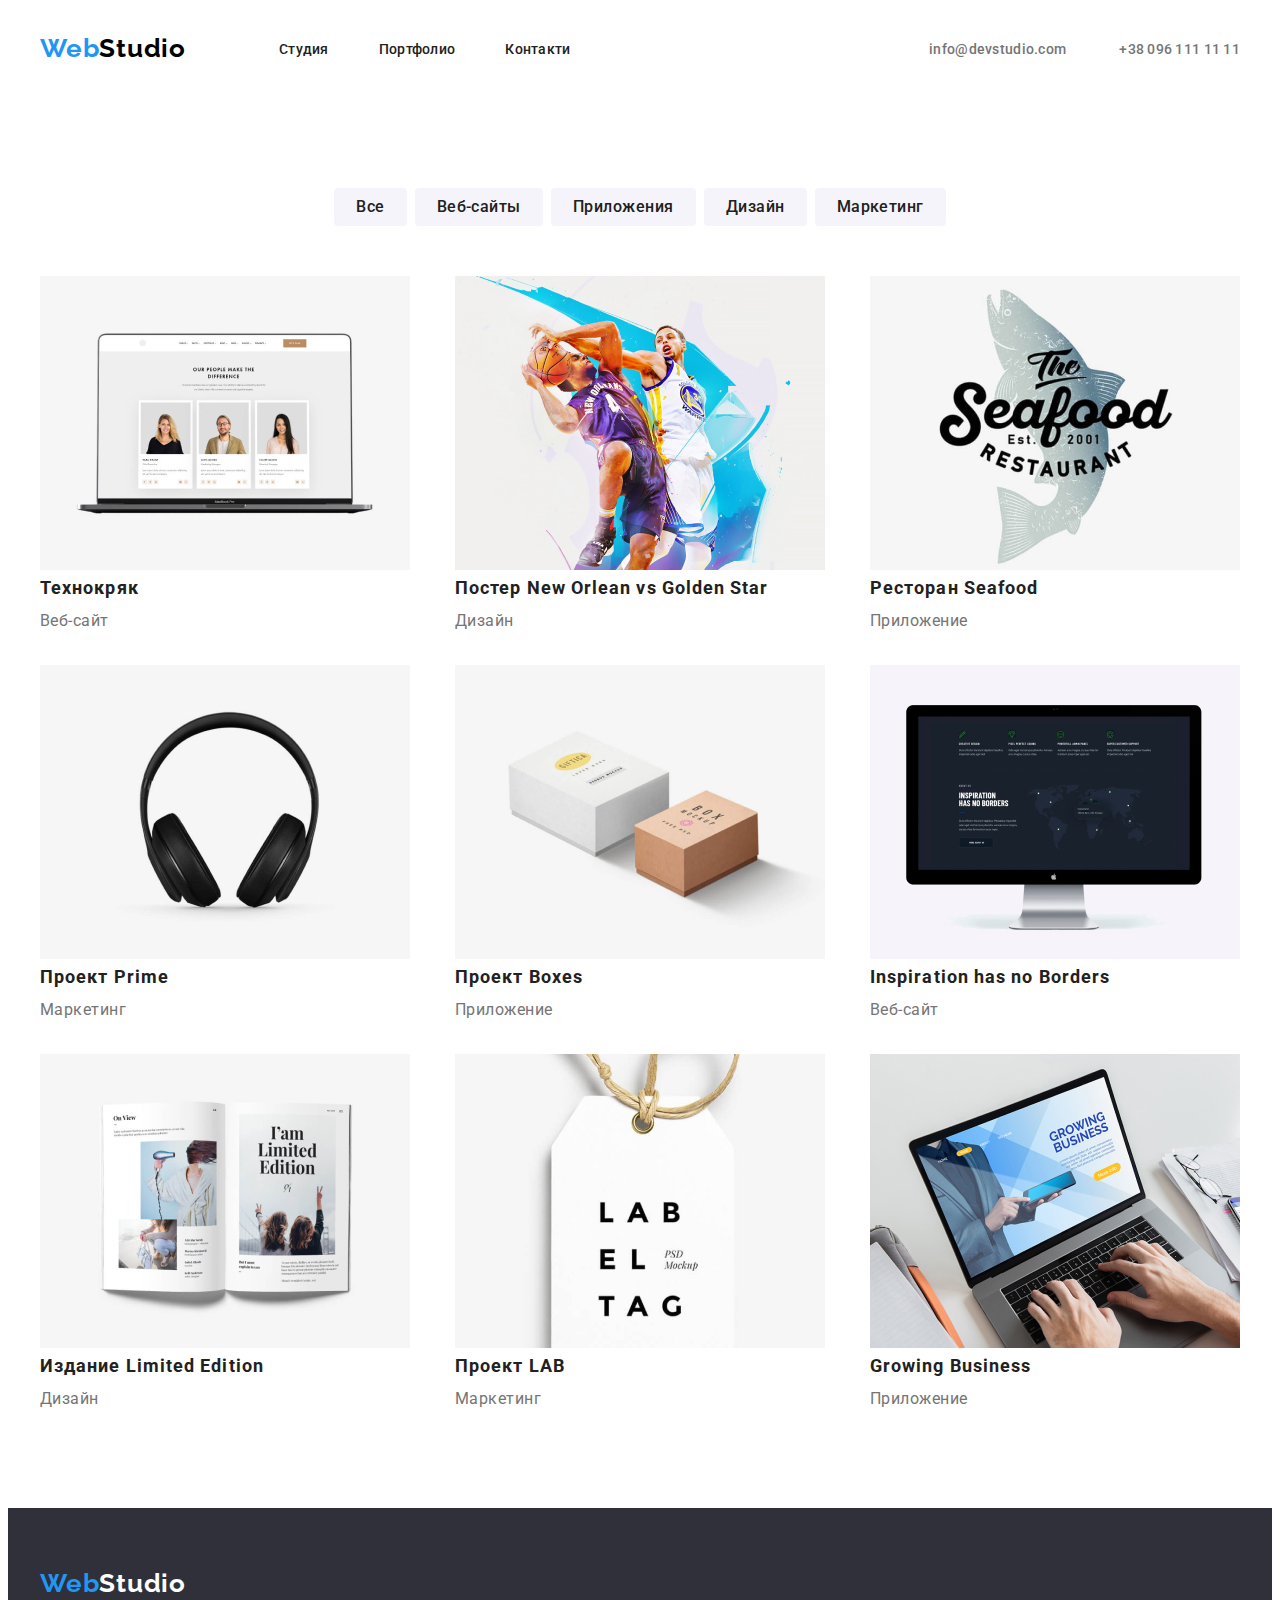
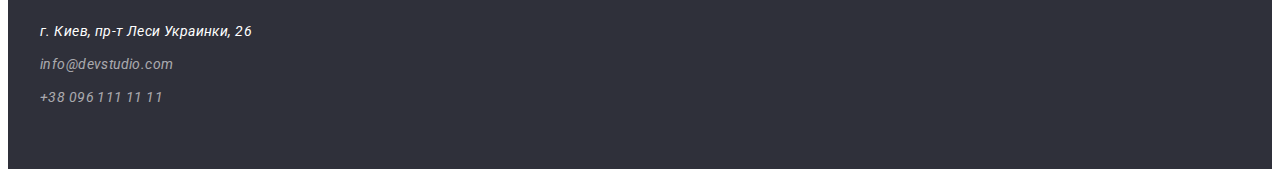
==== portfolio.html @ cb195634 "start" ====
<!DOCTYPE html>
<html lang="en">
  <head>
    <meta charset="UTF-8" />
    <meta http-equiv="X-UA-Compatible" content="IE=edge" />
    <meta name="viewport" content="width=device-width, initial-scale=1.0" />
    <link rel="preconnect" href="https://fonts.googleapis.com" />
    <link rel="preconnect" href="https://fonts.gstatic.com" crossorigin />
    <link
      href="https://fonts.googleapis.com/css2?family=Raleway:wght@700&family=Roboto:wght@400;500;700;900&display=swap"
      rel="stylesheet"
    />
    <link
      rel="stylesheet"
      href="https://cdnjs.cloudflare.com/ajax/libs/modern-normalize/1.1.0/modern-normalize.min.css"
      integrity="sha512-wpPYUAdjBVSE4KJnH1VR1HeZfpl1ub8YT/NKx4PuQ5NmX2tKuGu6U/JRp5y+Y8XG2tV+wKQpNHVUX03MfMFn9Q=="
      crossorigin="anonymous"
      referrerpolicy="no-referrer"
    />
    <link rel="stylesheet" href="./сss/style.css" />

    <title>Портфолио</title>
  </head>
  <body>
    <header class="header">
      <!--шапка-->
      <div class="container header-container">
        <a class="link logo-header" href="./">Web<span class="logo-header-txt">Studio</span></a>
        <nav class="nav">
          <ul class="header-list list">
            <li class="header-item"><a class="link header-link" href="">Студия</a></li>
            <li class="header-item">
              <a class="link header-link" href="./portfolio.html">Портфолио</a>
            </li>
            <li class="header-item"><a class="link header-link" href="">Контакти</a></li>
          </ul>
        </nav>
        <div class="header-contact">
          <a class="link contact-link" href="mailto:info@devstudio.com">info@devstudio.com</a>
          <a class="link contact-link header-tel" href="tel:+380961111111">+38 096 111 11 11</a>
        </div>
      </div>
    </header>
    <main>
      <h1 class="title-none">Наше ортфолио</h1>
      <section>
        <h2 class="title-none">Меню кнопок</h2>
        <div class="container">
          <ul class="list menu-btn-list">
            <li class="menu-btn-item"><button class="btn-portf" type="button">Все</button></li>
            <li class="menu-btn-item">
              <button class="btn-portf" type="button">Веб-сайты</button>
            </li>
            <li class="menu-btn-item">
              <button class="btn-portf" type="button">Приложения</button>
            </li>
            <li class="menu-btn-item"><button class="btn-portf" type="button">Дизайн</button></li>
            <li class="menu-btn-item">
              <button class="btn-portf" type="button">Маркетинг</button>
            </li>
          </ul>
        </div>
      </section>
      <section class="portf-section">
        <div class="container">
          <ul class="list portf-list">
            <li class="portf-item">
              <a class="link portf-link" href="">
                <img
                  class="portf-img"
                  src="./images/img2.1.jpg"
                  alt="Ноутбук с открытым сайтом"
                  width="370"
                />
                <h2 class="portf-title">Технокряк</h2>
                <p class="portf-text">Веб-сайт</p>
              </a>
            </li>
            <li class="portf-item">
              <a class="link portf-link" href="">
                <img
                  class="portf-img"
                  src="./images/img2.2.jpg"
                  alt="Постер с играющеми баскедболистами"
                  width="370"
                />
                <h2 class="portf-title">Постер New Orlean vs Golden Star</h2>
                <p class="portf-text">Дизайн</p>
              </a>
            </li>
            <li class="portf-item">
              <a class="link portf-link" href="">
                <img
                  class="portf-img"
                  src="./images/img2.3.jpg"
                  alt="Эмблема ресторана Seafood"
                  width="370"
                />
                <h2 class="portf-title">Ресторан Seafood</h2>
                <p class="portf-text">Приложение</p>
              </a>
            </li>
            <li class="portf-item">
              <a class="link portf-link" href="">
                <img class="portf-img" src="./images/img2.4.jpg" alt="Наушники" width="370" />
                <h2 class="portf-title">Проект Prime</h2>
                <p class="portf-text">Маркетинг</p>
              </a>
            </li>
            <li class="portf-item">
              <a class="link portf-link" href="">
                <img
                  class="portf-img"
                  src="./images/img2.5.jpg"
                  alt="две закрытых коробочки"
                  width="370"
                />
                <h2 class="portf-title">Проект Boxes</h2>
                <p class="portf-text">Приложение</p>
              </a>
            </li>
            <li class="portf-item">
              <a class="link portf-link" href="">
                <img
                  class="portf-img"
                  src="./images/img2.6.jpg"
                  alt="Монитор на котором открыт веб-сайт"
                  width="370"
                />
                <h2 class="portf-title">Inspiration has no Borders</h2>
                <p class="portf-text">Веб-сайт</p>
              </a>
            </li>
            <li class="portf-item">
              <a class="link portf-link" href="">
                <img class="portf-img" src="./images/img2.7.jpg" alt="Открытая книга" width="370" />
                <h2 class="portf-title">Издание Limited Edition</h2>
                <p class="portf-text">Дизайн</p>
              </a>
            </li>
            <li class="portf-item">
              <a class="link portf-link" href="">
                <img
                  class="portf-img"
                  src="./images/img2.8.jpg"
                  alt="Ярлык висящий на веревочке"
                  width="370"
                />
                <h2 class="portf-title">Проект LAB</h2>
                <p class="portf-text">Маркетинг</p>
              </a>
            </li>
            <li class="portf-item">
              <a class="link portf-link" href="">
                <img
                  class="portf-img"
                  src="./images/img2.9.jpg"
                  alt="Ноутбук на котором работает человек"
                  width="370"
                />
                <h2 class="portf-title">Growing Business</h2>
                <p class="portf-text">Приложение</p>
              </a>
            </li>
          </ul>
        </div>
      </section>
    </main>
    <footer class="footer">
      <!--Подвал-->

      <div class="container footer-section">
        <a class="link logo-footer" href="./">Web<span class="logo-footer-txt">Studio</span></a>
        <address class="footer-address">
          <ul class="list">
            <li class="footer-item">
              <a class="link footer-address" href="https://goo.gl/maps/eRhtbeqoYX9sedARA"
                >г. Киев, пр-т Леси Украинки, 26</a
              >
            </li>
            <li class="footer-item">
              <a class="link footer-contact-link" href="">info@devstudio.com</a>
            </li>
            <li class="footer-item">
              <a class="link footer-contact-link" href="tel:+380961111111">+38 096 111 11 11</a>
            </li>
          </ul>
        </address>
      </div>
    </footer>
  </body>
</html>
---- сss/style.css ----
/* Змінні старт */
:root {
    /* fonts */
    --main-font: "roboto";
    --logo-font: "Raleway";
    /* text colors */

    --black-color-txt: #000000;
    --accent-color-txt: #2196F3;
    --main-color-txt: #757575;
    --white-color-txt: #FFFFFF;
    --second-color-txt: #212121;

    /* bg colors */
    --dark-bg-color: #2F303A;
    --light-bg-color: #F5F4FA;

    /* others */
--gradient-hero: rgba(47, 48, 58, 0.4);
}


/* Змінні стоп */


body {
    font-family: var(--main-font), sans-serif;
    font-size: 14px;
    line-height: calc(24/14);
    color: #757575;
}

h1,
h2,
h3,
h4,
p {
    margin: 0;
}

img {
    display: block;
    max-width: 100%;
    height: auto;

}


/* common style start */
.container {
    max-width: 1200px;
    padding-left: 15px;
    padding-right: 15px;
    margin-left: auto;
    margin-right: auto;

    /* outline: 1px solid red; */
}

.link {
    text-decoration: none;
}

.list {
    list-style: none;
    margin: 0;
    padding: 0;
}

/* common style end */

/* logo */
.logo-header {
    font-family: var(--logo-font);
    font-style: normal;
    font-weight: 700;
    font-size: 26px;
    line-height: calc(31/26);
    letter-spacing: 0.03em;
    color: var(--accent-color-txt);
    margin-right: 93px;
    padding-top: 25px;
    padding-bottom: 25px;
    ;
}

.logo-header-txt {
    color: var(--black-color-txt);
}



/* header */


.header-link {
    font-weight: 500;
    font-size: 14px;
    line-height: calc(16/14);
    letter-spacing: 0.02em;
    color: var(--second-color-txt);
}

.header-link:hover,
.header-link:focus {
    color: var(--accent-color-txt);
    cursor: pointer;
}

.contact-link {
    font-weight: 500;
    font-size: 14px;
    line-height: calc(16/14);
    letter-spacing: 0.02em;
    color: var(--main-color-txt);
}

.contact-link:hover,
.contact-link:focus {
    color: var(--accent-color-txt);
}

.header-container {
    display: flex;
    align-items: center;

}

.header-list {
    display: flex;
    padding-left: 0;
}

.header-item:not(:last-child) {
    margin-right: 50px;
}

.header-contact {
    margin-left: auto;
}

.header-tel {
    margin-left: 50px;
}

/* hero */
.hero-section {
   background-image: linear-gradient(var(--gradient-hero), var(--gradient-hero)),
   url("../images/hero-bg.png")
}



.hero {
    display: flex;
    flex-direction: column;
    align-items: center;
    padding-top: 200px;
    padding-bottom: 200px;

}

.hero-title {
    font-weight: 900;
    font-size: 44px;
    line-height: calc(60/44);
    text-align: center;
    letter-spacing: 0.06em;
    text-transform: uppercase;
    color: #FFFFFF;
    width: 696px;
    padding-bottom: 30px;
}

.hero-btn {
    font-family: inherit;
    font-weight: 700;
    font-size: 16px;
    line-height: calc(30/16);
    display: flex;
    align-items: center;
    text-align: center;
    letter-spacing: 0.06em;
    color: var(--white-color-txt);
    background-color: var(--accent-color-txt);
    box-shadow: 0px 4px 4px rgba(0, 0, 0, 0.15);
    border-radius: 4px;
    cursor: pointer;
    padding: 10px 32px;
    border: none;
}

.hero-btn:hover,
.hero-btn:focus {
    background: #188CE8;
}

/* benefits section */

.title-none {
    display: none;
}

.benefits-title {
    font-weight: 700;
    font-size: 14px;
    line-height: calc(16/14);
    letter-spacing: 0.03em;
    text-transform: uppercase;
    color: var(--second-color-txt);
}

.benefits-text {
    font-weight: 400;
    font-size: 14px;
    line-height: calc(24/14);
    letter-spacing: 0.03em;
    color: var(--main-color-txt);
}

.benefits-list {
    display: flex;
    padding-top: 94px;
    padding-bottom: 94px;
    justify-content: space-between;
}

.benefits-item {
    max-width: 270px;


}

/* section work */

.work-title {
    font-weight: 700;
    font-size: 36px;
    line-height: calc(42/36);
    text-align: center;
    letter-spacing: 0.03em;
    color: var(--second-color-txt);
    padding-bottom: 50px;
}

.work-list {
    display: flex;
    justify-content: space-between;
}

.work {
    margin-bottom: 188px;
}




/* team */


.team-section {
    background-color: var(--light-bg-color);

}

.team-item {
    background: var(--white-color-txt);
    box-shadow: 0px 1px 3px rgba(0, 0, 0, 0.12), 0px 1px 1px rgba(0, 0, 0, 0.14), 0px 2px 1px rgba(0, 0, 0, 0.2);
    border-radius: 0px 0px 4px 4px;
}

.team-title {
    font-weight: 700;
    font-size: 36px;
    line-height: calc(42/36);
    text-align: center;
    letter-spacing: 0.03em;
    color: var(--second-color-txt);
    margin-top: 94px;
    margin-bottom: 50px;
}

.team-name {
    font-weight: 500;
    font-size: 16px;
    line-height: calc(19/16);
    text-align: center;
    letter-spacing: 0.03em;
    color: var(--second-color-txt);
    margin-bottom: 10px;
}



.team-text {
    font-weight: 400;
    font-size: 16px;
    line-height: calc(19/16);
    text-align: center;
    letter-spacing: 0.03em;
    color: var(--main-color-txt);
    margin-bottom: 10px;
}

.team-list {
    display: flex;
    justify-content: space-between;
    padding-bottom: 94px;
}

.team-img {
    margin-bottom: 30px;
}


/* footer */
.footer {
    background-color: var(--dark-bg-color)
}

.footer-section {
    background-color: var(--dark-bg-color);
    display: flex;
    flex-direction: column;
    width: 100%;
}

.logo-footer-txt {
    color: var(--white-color-txt);

}

.logo-footer {
    font-family: var(--logo-font);
    font-weight: 700;
    font-size: 26px;
    line-height: calc(31/26);
    letter-spacing: 0.03em;
    color: var(--accent-color-txt);
    padding-top: 60px;
    padding-bottom: 20px;
}

.footer-address {
    font-weight: 400;
    font-size: 14px;
    line-height: calc(24/14);
    letter-spacing: 0.03em;
    color: var(--white-color-txt);
    padding-bottom: 60px;
}

.footer-contact-link {
    font-weight: 400;
    font-size: 14px;
    line-height: calc(24/14);
    letter-spacing: 0.03em;
    color: rgba(255, 255, 255, 0.6);
}

.footer-item:not(:last-child) {
    margin-bottom: 9px;
}

/* btn */

.btn-portf {
    font-family: inherit;
    font-weight: 500;
    font-size: 16px;
    line-height: calc(26/16);
    text-align: center;
    letter-spacing: 0.03em;
    color: var(--second-color-txt);
    cursor: pointer;
    border: none;
    background: var(--light-bg-color);
    border-radius: 4px;
    padding: 6px 22px;
}

.btn-portf:hover,
.btn-portf:focus {
    background-color: var(--accent-color-txt);
    color: var(--white-color-txt);
    box-shadow: 0px 3px 1px rgba(0, 0, 0, 0.1), 0px 1px 2px rgba(0, 0, 0, 0.08), 0px 2px 2px rgba(0, 0, 0, 0.12);
}

/* portfolio section */

.portf-title {
    font-weight: 700;
    font-size: 18px;
    line-height: calc(36/18);
    letter-spacing: 0.06em;
    color: var(--second-color-txt);
}

.portf-text {
    font-weight: 400;
    font-size: 16px;
    line-height: calc(30/16);
    letter-spacing: 0.03em;
    color: var(--main-color-txt);
}

.menu-btn-list {
    display: flex;
    justify-content: center;
    margin-top: 99px;
    margin-bottom: 50px;
}

.menu-btn-item:not(:last-child) {
    margin-right: 8px;
}

.portf-list {
    display: flex;
    flex-wrap: wrap;
    justify-content: space-between;
    row-gap: 29px;
    margin-bottom: 94px;
}

.portf-item:hover,
.portf-item:focus {
    background: #FFFFFF;
    border: 1px solid #EEEEEE;
    box-shadow: 0px 1px 1px rgba(0, 0, 0, 0.12), 0px 4px 4px rgba(0, 0, 0, 0.06), 1px 4px 6px rgba(0, 0, 0, 0.16);
}

.portf-img {
    max-width: 100%;
}
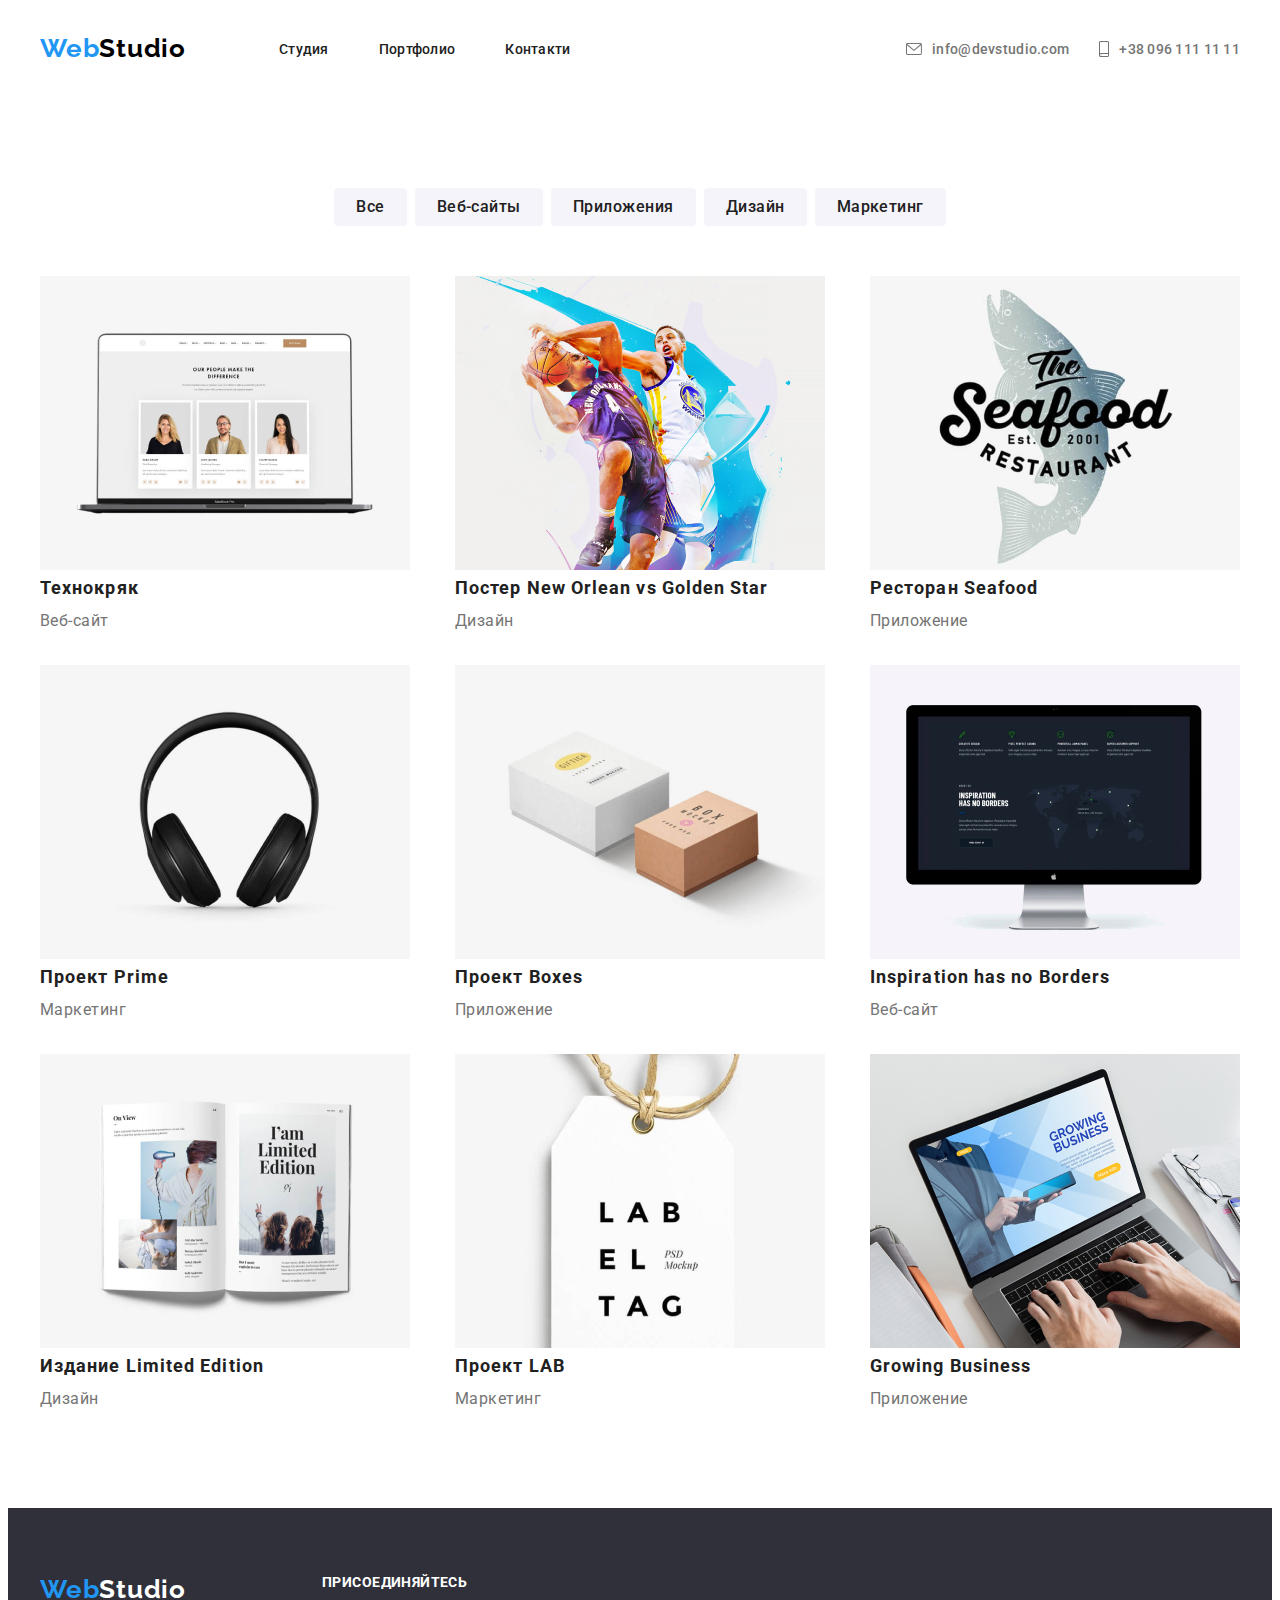
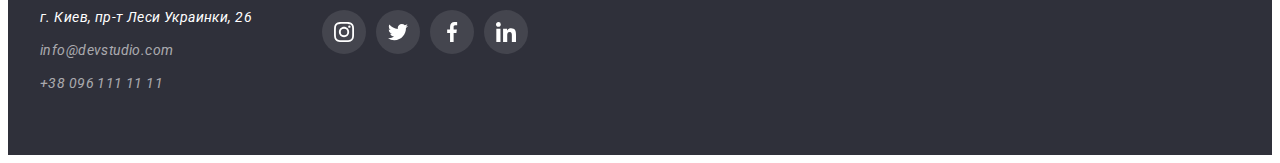
==== commit 86b44ad6: "finish" ====
--- a/portfolio.html
+++ b/portfolio.html
@@ -1,5 +1,5 @@
 <!DOCTYPE html>
-<html lang="en">
+<html lang="ru">
   <head>
     <meta charset="UTF-8" />
     <meta http-equiv="X-UA-Compatible" content="IE=edge" />
@@ -19,7 +19,7 @@
     />
     <link rel="stylesheet" href="./сss/style.css" />
 
-    <title>Портфолио</title>
+    <title>WebStudio</title>
   </head>
   <body>
     <header class="header">
@@ -36,8 +36,18 @@
           </ul>
         </nav>
         <div class="header-contact">
-          <a class="link contact-link" href="mailto:info@devstudio.com">info@devstudio.com</a>
-          <a class="link contact-link header-tel" href="tel:+380961111111">+38 096 111 11 11</a>
+          <a class="link contact-link" href="mailto:info@devstudio.com">
+            <svg class="icon-contact" width="16px" height="12px">
+              <use href="./images/icons.svg.svg#icon-mail"></use>
+            </svg>
+            info@devstudio.com</a
+          >
+          <a class="link contact-link header-tel" href="tel:+380961111111">
+            <svg class="icon-contact" width="10" height="16">
+              <use href="./images/icons.svg.svg#icon-phone"></use>
+            </svg>
+            +38 096 111 11 11</a
+          >
         </div>
       </div>
     </header>
@@ -167,9 +177,11 @@
       </section>
     </main>
     <footer class="footer">
+    <footer class="footer">
       <!--Подвал-->
 
       <div class="container footer-section">
+       <div class="footer-info">
         <a class="link logo-footer" href="./">Web<span class="logo-footer-txt">Studio</span></a>
         <address class="footer-address">
           <ul class="list">
@@ -186,6 +198,64 @@
             </li>
           </ul>
         </address>
+        </div>
+        <div class="footer-conteiner-social">
+        <p class="footer-txt">присоединяйтесь</p>
+          <ul class="list footer-social-list">
+                  <li class="footer-item">
+                    <a
+                      class="footer-link link"
+                      href=""
+                      target="_blank"
+                      rel="noopener noreferrer"
+                      aria-label="instagram"
+                    >
+                      <svg class="footer-icon" width="20" height="20">
+                        <use href="./images/icons.svg.svg#icon-instagram"></use>
+                      </svg>
+                    </a>
+                  </li>
+                  <li class="footer-item">
+                    <a
+                      class="footer-link link"
+                      href=""
+                      target="_blank"
+                      rel="noopener noreferrer"
+                      aria-label="twitter"
+                    >
+                      <svg class="footer-icon" width="20" height="20">
+                        <use href="./images/icons.svg.svg#icon-twitter"></use>
+                      </svg>
+                    </a>
+                  </li>
+                  <li class="footer-item">
+                    <a
+                      class="footer-link link"
+                      href=""
+                      target="_blank"
+                      rel="noopener noreferrer"
+                      aria-label="facebook"
+                    >
+                      <svg class="footer-icon" width="20" height="20">
+                        <use href="./images/icons.svg.svg#icon-facebook"></use>
+                      </svg>
+                    </a>
+                  </li>
+                  <li class="footer-item">
+                    <a
+                      class="footer-link link"
+                      href=""
+                      target="_blank"
+                      rel="noopener noreferrer"
+                      aria-label="linkedin"
+                    >
+                      <svg class="footer-icon" width="20" height="20">
+                        <use href="./images/icons.svg.svg#icon-linkedin"></use>
+                      </svg>
+                    </a>
+                  </li>
+                </ul>
+                </div>
       </div>
     </footer>
   </body>
--- a/сss/style.css
+++ b/сss/style.css
@@ -17,6 +17,7 @@
 
     /* others */
 --gradient-hero: rgba(47, 48, 58, 0.4);
+--icon-color: #AFB1B8;
 }
 
 
@@ -113,6 +114,8 @@
     line-height: calc(16/14);
     letter-spacing: 0.02em;
     color: var(--main-color-txt);
+    display: flex;
+    align-items: center;
 }
 
 .contact-link:hover,
@@ -137,16 +140,33 @@
 
 .header-contact {
     margin-left: auto;
+    display: flex;
 }
 
 .header-tel {
-    margin-left: 50px;
+    margin-left: 30px;
+}
+
+.icon-contact {
+    margin-right: 10px;
+    fill: var(--main-color-txt);
+}
+.contact-link:hover .icon-contact,
+.contact-link:focus .icon-contact {
+    fill: var(--accent-color-txt)
 }
 
 /* hero */
 .hero-section {
    background-image: linear-gradient(var(--gradient-hero), var(--gradient-hero)),
-   url("../images/hero-bg.png")
+   url("../images/hero-bg.png");
+   background-repeat: no-repeat;
+background-position: center;
+padding-top: 200px;
+    padding-bottom: 200px;
+    margin: 0 auto;
+    max-width: 1600px;
+
 }
 
 
@@ -155,8 +175,7 @@
     display: flex;
     flex-direction: column;
     align-items: center;
-    padding-top: 200px;
-    padding-bottom: 200px;
+   
 
 }
 
@@ -208,6 +227,7 @@
     letter-spacing: 0.03em;
     text-transform: uppercase;
     color: var(--second-color-txt);
+    margin-bottom: 10px;
 }
 
 .benefits-text {
@@ -231,6 +251,21 @@
 
 }
 
+.icon-benefits-conteiner {
+    width: 270px;
+ background: var(--light-bg-color);
+ padding-top: 25px;
+ padding-bottom: 25px;
+ margin-bottom: 30px;
+
+}
+
+.icon-benefits {
+    display: block;
+    margin: auto;
+
+}
+
 /* section work */
 
 .work-title {
@@ -260,6 +295,7 @@
 
 .team-section {
     background-color: var(--light-bg-color);
+
 
 }
 
@@ -299,7 +335,7 @@
     text-align: center;
     letter-spacing: 0.03em;
     color: var(--main-color-txt);
-    margin-bottom: 10px;
+    margin-bottom: 16px;
 }
 
 .team-list {
@@ -312,6 +348,98 @@
     margin-bottom: 30px;
 }
 
+.teamcard-social-list {
+    display: flex;
+    margin-bottom: 30px;
+    justify-content: center;
+    column-gap: 10px;
+
+}
+
+.teamcard-icon {
+    fill: var(--icon-color);
+}
+
+
+
+.teamcard-link {
+    display: flex;
+    justify-content: center;
+    align-items: center;
+    width: 44px;
+    height: 44px;
+    border-radius: 50%;
+
+    /* outline: 1px solid red; */
+}
+
+.teamcard-link {
+    background-color: var(--white-color-txt);
+}
+
+
+.teamcard-link:hover,
+.teamcard-link:focus {
+    background-color: var(--accent-color-txt);
+    
+}
+
+.teamcard-link:hover .teamcard-icon,
+.teamcard-link:focus .teamcard-icon {
+    fill: var(--white-color-txt);
+}
+
+
+/* clients */
+
+.clients-title {
+    font-weight: 700;
+        font-size: 36px;
+        line-height: calc(42/36);
+        text-align: center;
+        letter-spacing: 0.03em;
+    color: var(--second-color-txt);
+    margin-bottom: 50px;
+}
+
+.clients-section {
+    margin-top: 94px;
+}
+
+.clients-link {
+
+}
+
+.clients-item {
+    width: 170px;
+    height: 92px;
+    border: 1px solid var(--icon-color);
+        border-radius: 4px;
+        display: flex;
+        justify-content: center;
+        align-items: center;
+}
+
+
+.clients-list {
+    display: flex;
+        justify-content: space-between;
+        margin-bottom: 94px;
+}
+.clients-icon {
+    fill: var(--icon-color);
+}
+
+.clients-link:focus .clients-icon,
+.clients-link:hover .clients-icon {
+    fill: var(--accent-color-txt);
+}
+
+.clients-link:focus .clients-item,
+.clients-link:hover .clients-item {
+    border: 10px solid var(--accent-color-txt);
+        border-radius: 4px;
+}
 
 /* footer */
 .footer {
@@ -321,7 +449,8 @@
 .footer-section {
     background-color: var(--dark-bg-color);
     display: flex;
-    flex-direction: column;
+    padding-top: 66px;
+    
     width: 100%;
 }
 
@@ -360,6 +489,60 @@
 
 .footer-item:not(:last-child) {
     margin-bottom: 9px;
+}
+
+.footer-social-list {
+    display: flex;
+    margin-bottom: 30px;
+    justify-content: center;
+    column-gap: 10px;
+
+}
+
+.footer-icon {
+    fill: var(--white-color-txt);
+}
+
+
+
+.footer-link {
+    display: flex;
+    justify-content: center;
+    align-items: center;
+    width: 44px;
+    height: 44px;
+    border-radius: 50%;
+
+    /* outline: 1px solid red; */
+}
+
+.footer-link {
+background: rgba(255, 255, 255, 0.1);;
+}
+
+
+.footer-link:hover,
+.footer-link:focus {
+    background-color: var(--accent-color-txt);
+
+}
+
+.footer-link:hover .footer-icon,
+.footer-link:focus .footer-icon {
+    fill: var(--white-color-txt);
+}
+.footer-txt {
+    font-weight: 700;
+        font-size: 14px;
+        line-height: calc(16/14);
+        letter-spacing: 0.03em;
+        text-transform: uppercase;
+    color: var(--white-color-txt);
+    margin-bottom: 20px;
+}
+
+.footer-info {
+    margin-right: 70px;
 }
 
 /* btn */
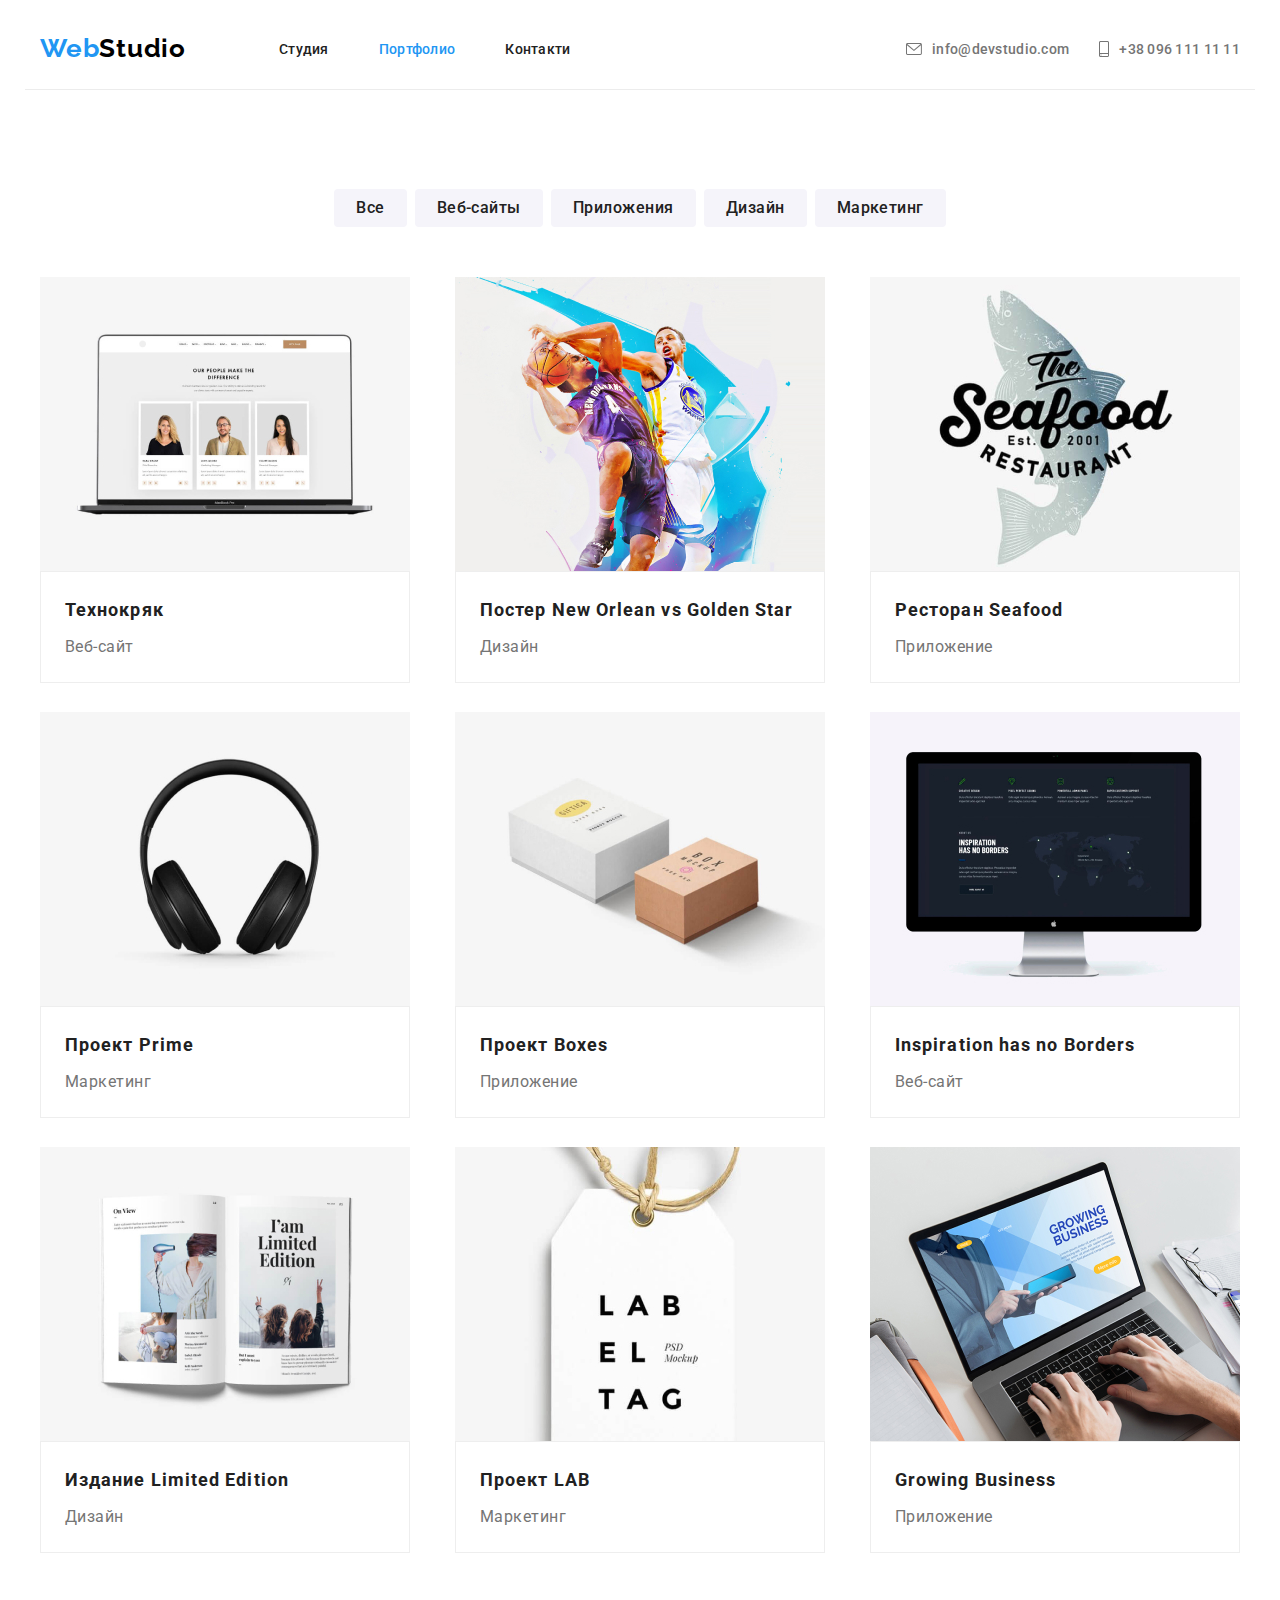
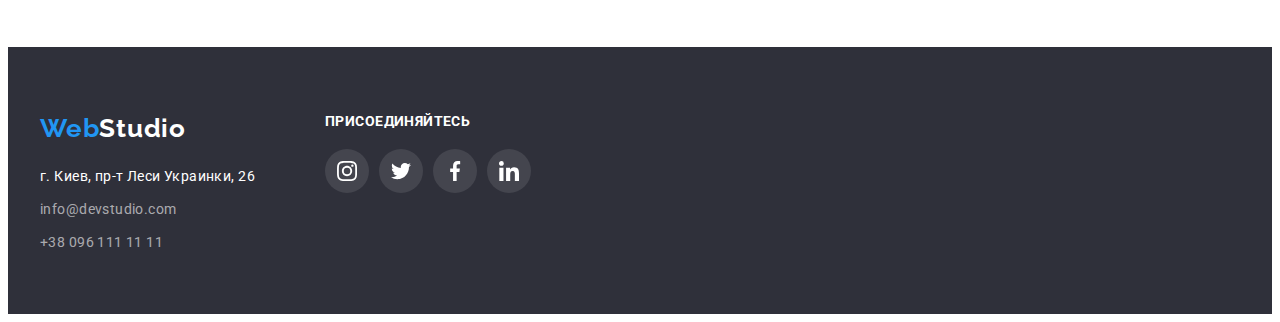
==== commit 5762423f: "finish" ====
--- a/portfolio.html
+++ b/portfolio.html
@@ -28,9 +28,9 @@
         <a class="link logo-header" href="./">Web<span class="logo-header-txt">Studio</span></a>
         <nav class="nav">
           <ul class="header-list list">
-            <li class="header-item"><a class="link header-link" href="">Студия</a></li>
+            <li class="header-item"><a class="link header-link" href="./index.html">Студия</a></li>
             <li class="header-item">
-              <a class="link header-link" href="./portfolio.html">Портфолио</a>
+              <a class="link header-link current" href="./portfolio.html">Портфолио</a>
             </li>
             <li class="header-item"><a class="link header-link" href="">Контакти</a></li>
           </ul>
@@ -82,8 +82,10 @@
                   alt="Ноутбук с открытым сайтом"
                   width="370"
                 />
+                <div class="portf-txt-box">
                 <h2 class="portf-title">Технокряк</h2>
                 <p class="portf-text">Веб-сайт</p>
+                </div>
               </a>
             </li>
             <li class="portf-item">
@@ -94,8 +96,10 @@
                   alt="Постер с играющеми баскедболистами"
                   width="370"
                 />
+                <div class="portf-txt-box">
                 <h2 class="portf-title">Постер New Orlean vs Golden Star</h2>
                 <p class="portf-text">Дизайн</p>
+                </div>
               </a>
             </li>
             <li class="portf-item">
@@ -106,15 +110,19 @@
                   alt="Эмблема ресторана Seafood"
                   width="370"
                 />
+                <div class="portf-txt-box">
                 <h2 class="portf-title">Ресторан Seafood</h2>
                 <p class="portf-text">Приложение</p>
+                </div>
               </a>
             </li>
             <li class="portf-item">
               <a class="link portf-link" href="">
                 <img class="portf-img" src="./images/img2.4.jpg" alt="Наушники" width="370" />
+                <div class="portf-txt-box">
                 <h2 class="portf-title">Проект Prime</h2>
                 <p class="portf-text">Маркетинг</p>
+                </div>
               </a>
             </li>
             <li class="portf-item">
@@ -125,8 +133,10 @@
                   alt="две закрытых коробочки"
                   width="370"
                 />
+                <div class="portf-txt-box">
                 <h2 class="portf-title">Проект Boxes</h2>
                 <p class="portf-text">Приложение</p>
+                </div>
               </a>
             </li>
             <li class="portf-item">
@@ -137,15 +147,19 @@
                   alt="Монитор на котором открыт веб-сайт"
                   width="370"
                 />
+                <div class="portf-txt-box">
                 <h2 class="portf-title">Inspiration has no Borders</h2>
                 <p class="portf-text">Веб-сайт</p>
+                </div>
               </a>
             </li>
             <li class="portf-item">
               <a class="link portf-link" href="">
                 <img class="portf-img" src="./images/img2.7.jpg" alt="Открытая книга" width="370" />
+                <div class="portf-txt-box">
                 <h2 class="portf-title">Издание Limited Edition</h2>
                 <p class="portf-text">Дизайн</p>
+                </div>
               </a>
             </li>
             <li class="portf-item">
@@ -156,8 +170,10 @@
                   alt="Ярлык висящий на веревочке"
                   width="370"
                 />
+                <div class="portf-txt-box">
                 <h2 class="portf-title">Проект LAB</h2>
                 <p class="portf-text">Маркетинг</p>
+                </div>
               </a>
             </li>
             <li class="portf-item">
@@ -168,8 +184,10 @@
                   alt="Ноутбук на котором работает человек"
                   width="370"
                 />
+                <div class="portf-txt-box">
                 <h2 class="portf-title">Growing Business</h2>
                 <p class="portf-text">Приложение</p>
+                </div>
               </a>
             </li>
           </ul>
--- a/сss/style.css
+++ b/сss/style.css
@@ -94,6 +94,7 @@
 /* header */
 
 
+
 .header-link {
     font-weight: 500;
     font-size: 14px;
@@ -126,13 +127,20 @@
 .header-container {
     display: flex;
     align-items: center;
+    border-bottom: 1px solid #ECECEC;
 
 }
 
 .header-list {
     display: flex;
     padding-left: 0;
-}
+
+}
+
+.header-list .link.current {
+    color: var(--accent-color-txt)
+}
+   
 
 .header-item:not(:last-child) {
     margin-right: 50px;
@@ -253,10 +261,11 @@
 
 .icon-benefits-conteiner {
     width: 270px;
+    height: 120px;
  background: var(--light-bg-color);
- padding-top: 25px;
- padding-bottom: 25px;
  margin-bottom: 30px;
+ 
+ display: flex;
 
 }
 
@@ -407,17 +416,20 @@
 }
 
 .clients-link {
-
-}
-
-.clients-item {
     width: 170px;
     height: 92px;
-    border: 1px solid var(--icon-color);
-        border-radius: 4px;
-        display: flex;
+    display: flex;
         justify-content: center;
         align-items: center;
+    border: 1px solid var(--icon-color);
+    border-radius: 4px;
+    color: var(--icon-color);
+    
+
+}
+
+.clients-item {
+    
 }
 
 
@@ -435,11 +447,10 @@
     fill: var(--accent-color-txt);
 }
 
-.clients-link:focus .clients-item,
-.clients-link:hover .clients-item {
-    border: 10px solid var(--accent-color-txt);
-        border-radius: 4px;
-}
+.clients-link:focus, 
+.clients-link:hover {
+    border-color: var(--accent-color-txt);
+}    
 
 /* footer */
 .footer {
@@ -467,16 +478,17 @@
     letter-spacing: 0.03em;
     color: var(--accent-color-txt);
     padding-top: 60px;
-    padding-bottom: 20px;
 }
 
 .footer-address {
+   font-style: normal;
     font-weight: 400;
     font-size: 14px;
     line-height: calc(24/14);
     letter-spacing: 0.03em;
     color: var(--white-color-txt);
     padding-bottom: 60px;
+    margin-top: 20px;
 }
 
 .footer-contact-link {
@@ -605,14 +617,22 @@
     row-gap: 29px;
     margin-bottom: 94px;
 }
+.portf-txt-box {
+    background: #FFFFFF;
+border: 1px solid #EEEEEE;
+padding: 20px 24px;
+}
+
 
 .portf-item:hover,
 .portf-item:focus {
-    background: #FFFFFF;
-    border: 1px solid #EEEEEE;
     box-shadow: 0px 1px 1px rgba(0, 0, 0, 0.12), 0px 4px 4px rgba(0, 0, 0, 0.06), 1px 4px 6px rgba(0, 0, 0, 0.16);
 }
 
 .portf-img {
     max-width: 100%;
+}
+
+.portf-title {
+    margin-bottom: 4px;
 }